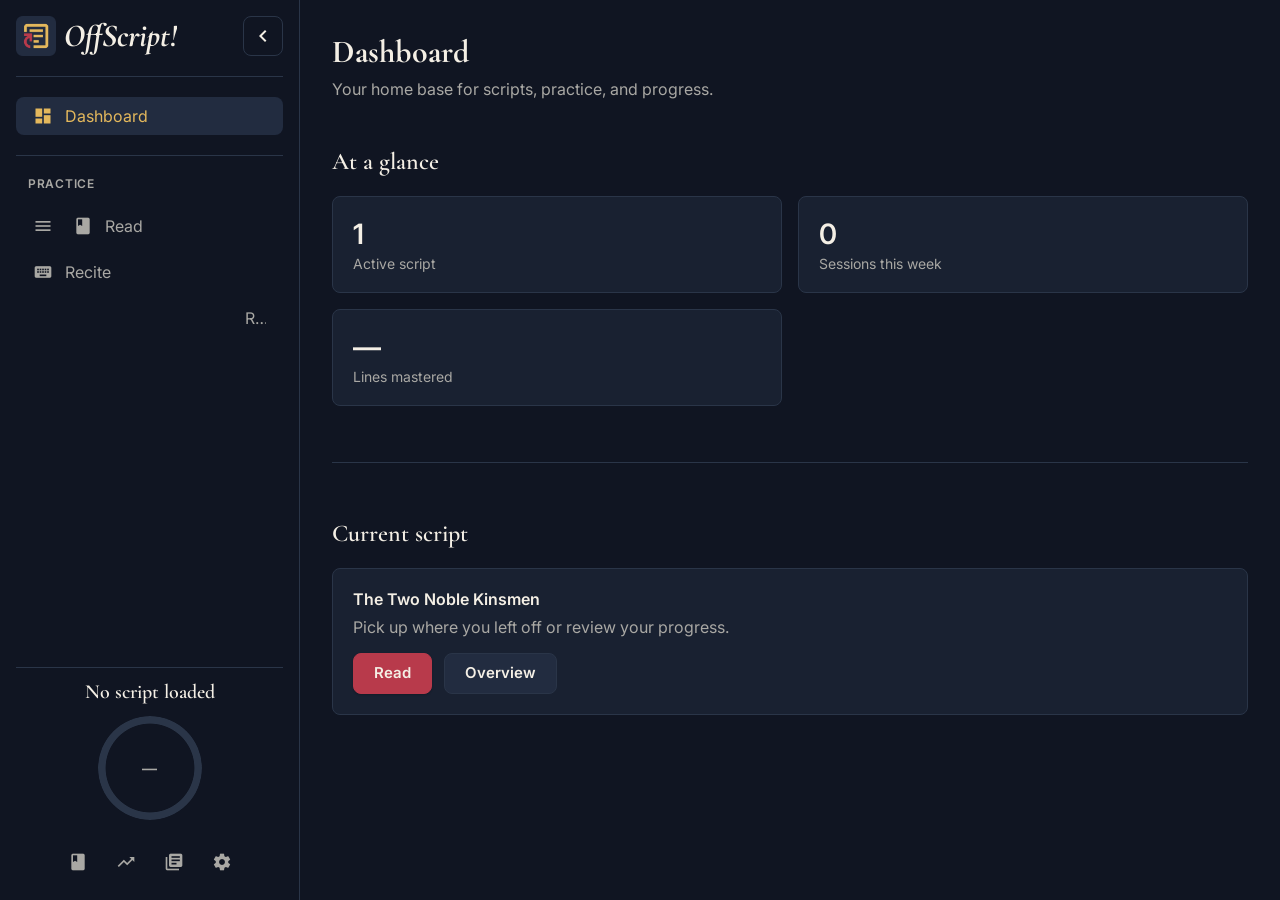
==== app/index.html @ 509b6e27 "Add practice registry scripts and refactor practice tool functionality to use  new "API" integration" ====
<!doctype html>
<html lang="en">
  <head>
    <meta charset="UTF-8" />
    <meta name="viewport" content="width=device-width, initial-scale=1.0" />
    <title>OffScript! | Dashboard</title>
    <link
      rel="icon"
      type="image/png"
      href="/assets/favicon/favicon-96x96.png"
      sizes="96x96"
    />
    <link rel="icon" type="image/svg+xml" href="/assets/favicon/favicon.svg" />
    <link rel="shortcut icon" href="/assets/favicon/favicon.ico" />
    <link rel="apple-touch-icon" sizes="180x180" href="/assets/favicon/apple-touch-icon.png" />
    <link rel="manifest" href="/assets/favicon/site.webmanifest" />
    <link rel="stylesheet" href="/css/app/main.css" />
    <script src="/js/app/storage.js" defer></script>
    <script src="/js/app/scripts-storage.js" defer></script>
    <script src="/js/app/settings-storage.js" defer></script>
    <script src="/js/app/config.js" defer></script>
    <script src="/js/app/script-lines.js" defer></script>
    <script src="/js/app/progress-storage.js" defer></script>
    <script src="/js/app/feedback.js" defer></script>
    <script src="/js/app/ui.js" defer></script>
    <script src="/js/app/practice-registry.js" defer></script>
    <script src="/js/app/nav.js" defer></script>
  </head>
  <body>
    <main class="app-page">
      <header class="page-header">
        <h1>Dashboard</h1>
        <p>Your home base for scripts, practice, and progress.</p>
      </header>

      <section class="page-section">
        <h2 class="page-section-title">At a glance</h2>
        <div class="stat-grid">
          <article class="stat-card">
            <p class="stat-card-value">1</p>
            <p class="stat-card-label">Active script</p>
          </article>
          <article class="stat-card">
            <p class="stat-card-value">0</p>
            <p class="stat-card-label">Sessions this week</p>
          </article>
          <article class="stat-card">
            <p class="stat-card-value">—</p>
            <p class="stat-card-label">Lines mastered</p>
          </article>
        </div>
      </section>

      <section class="page-section">
        <h2 class="page-section-title">Current script</h2>
        <article class="card">
          <h3 class="card-title">The Two Noble Kinsmen</h3>
          <p>Pick up where you left off or review your progress.</p>
          <div class="page-actions">
            <a href="/app/practice/read/" class="button-primary">Read</a>
            <a href="/app/overview/index.html" class="button-secondary">Overview</a>
          </div>
        </article>
      </section>
    </main>
  </body>
</html>
---- css/app/main.css ----
@import url(../variables.css);
@import url(../base.css);
@import url(../brand.css);
@import url(../buttons.css);
@import url(components.css);
@import url(nav.css);
@import url(app.css);
@import url(feedback.css);
@import url(page.css);
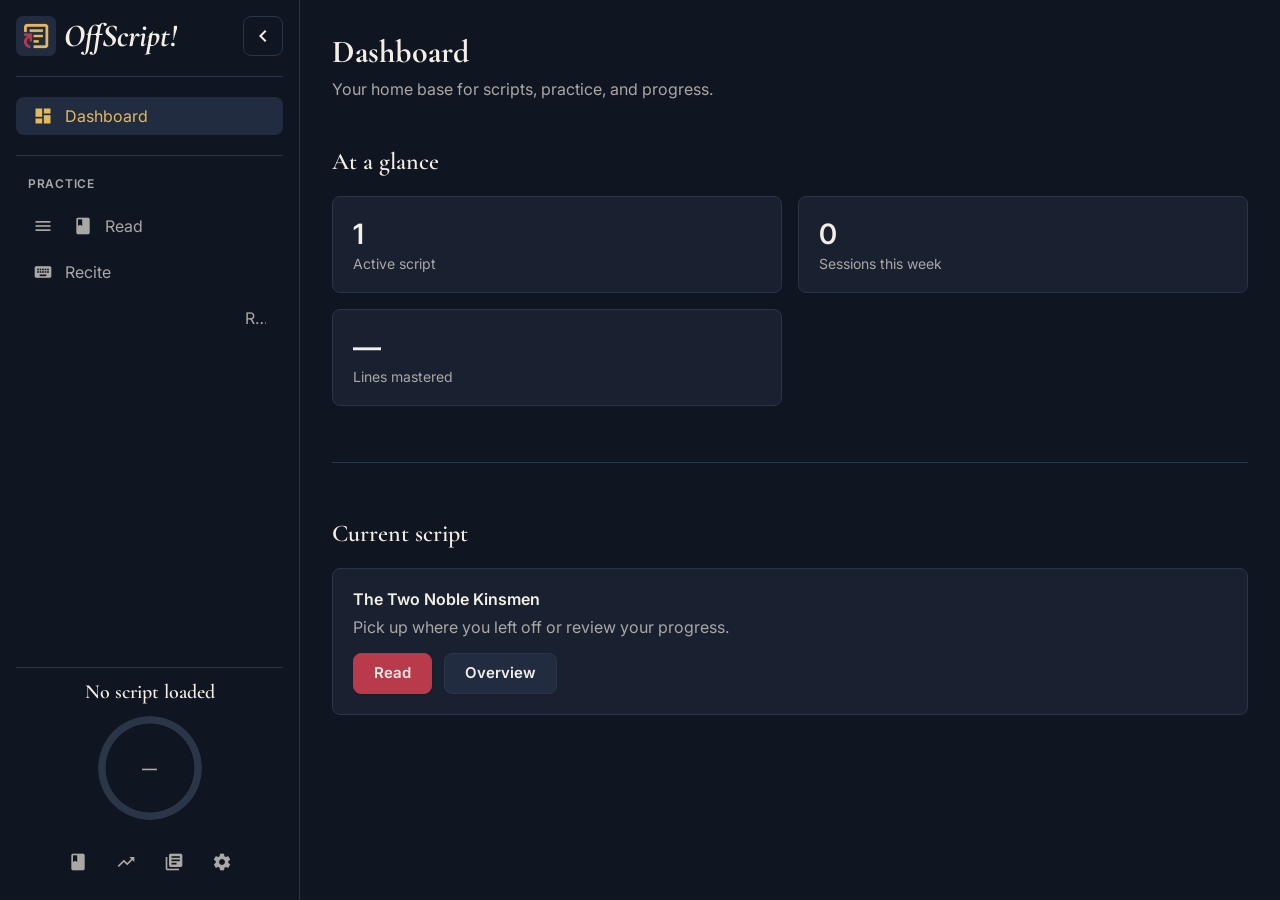
==== commit b30bf4cd: "Remove HTML tool pages, implement new query parameter tool selection" ====
--- a/app/index.html
+++ b/app/index.html
@@ -57,7 +57,7 @@
           <h3 class="card-title">The Two Noble Kinsmen</h3>
           <p>Pick up where you left off or review your progress.</p>
           <div class="page-actions">
-            <a href="/app/practice/read/" class="button-primary">Read</a>
+            <a href="/app/practice/?tool=read" class="button-primary">Read</a>
             <a href="/app/overview/index.html" class="button-secondary">Overview</a>
           </div>
         </article>
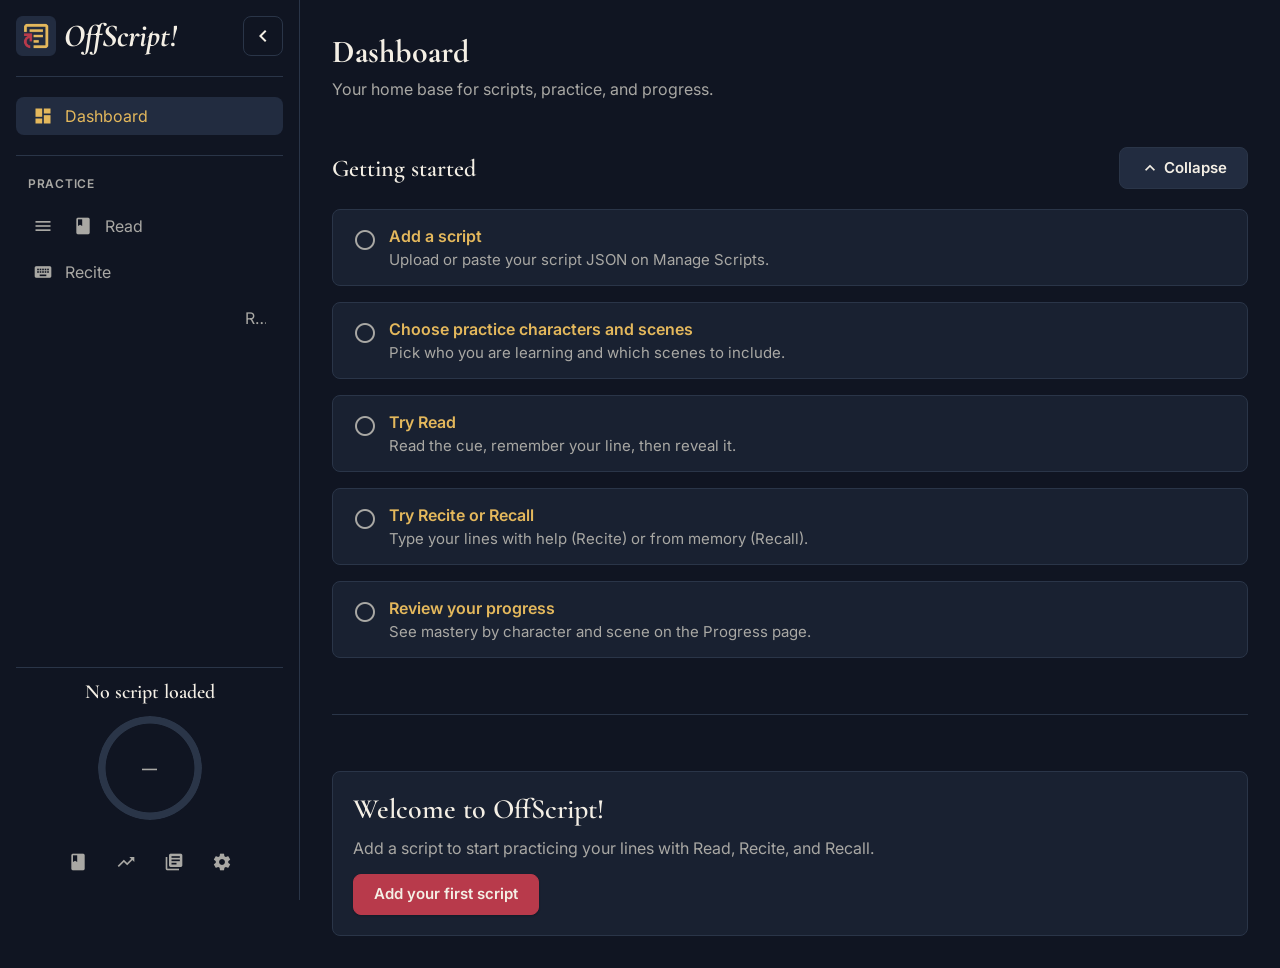
==== commit 6b2375dc: "Add onboarding functionality: integrate onboarding scripts and update UI to support dashboard render" ====
--- a/app/index.html
+++ b/app/index.html
@@ -15,6 +15,8 @@
     <link rel="apple-touch-icon" sizes="180x180" href="/assets/favicon/apple-touch-icon.png" />
     <link rel="manifest" href="/assets/favicon/site.webmanifest" />
     <link rel="stylesheet" href="/css/app/main.css" />
+    <link rel="stylesheet" href="/css/app/progress.css" />
+    <link rel="stylesheet" href="/css/app/dashboard.css" />
     <script src="/js/app/storage.js" defer></script>
     <script src="/js/app/scripts-storage.js" defer></script>
     <script src="/js/app/settings-storage.js" defer></script>
@@ -24,7 +26,9 @@
     <script src="/js/app/feedback.js" defer></script>
     <script src="/js/app/ui.js" defer></script>
     <script src="/js/app/practice-registry.js" defer></script>
+    <script src="/js/app/onboarding-storage.js" defer></script>
     <script src="/js/app/nav.js" defer></script>
+    <script src="/js/app/dashboard.js" defer></script>
   </head>
   <body>
     <main class="app-page">
@@ -33,35 +37,7 @@
         <p>Your home base for scripts, practice, and progress.</p>
       </header>
 
-      <section class="page-section">
-        <h2 class="page-section-title">At a glance</h2>
-        <div class="stat-grid">
-          <article class="stat-card">
-            <p class="stat-card-value">1</p>
-            <p class="stat-card-label">Active script</p>
-          </article>
-          <article class="stat-card">
-            <p class="stat-card-value">0</p>
-            <p class="stat-card-label">Sessions this week</p>
-          </article>
-          <article class="stat-card">
-            <p class="stat-card-value">—</p>
-            <p class="stat-card-label">Lines mastered</p>
-          </article>
-        </div>
-      </section>
-
-      <section class="page-section">
-        <h2 class="page-section-title">Current script</h2>
-        <article class="card">
-          <h3 class="card-title">The Two Noble Kinsmen</h3>
-          <p>Pick up where you left off or review your progress.</p>
-          <div class="page-actions">
-            <a href="/app/practice/?tool=read" class="button-primary">Read</a>
-            <a href="/app/overview/index.html" class="button-secondary">Overview</a>
-          </div>
-        </article>
-      </section>
+      <div data-dashboard-root></div>
     </main>
   </body>
 </html>
--- a/css/app/progress.css
+++ b/css/app/progress.css
@@ -0,0 +1,125 @@
+.progress-hero {
+    margin-bottom: 0;
+}
+
+.progress-hero-content {
+    display: flex;
+    align-items: center;
+    justify-content: space-between;
+    gap: 2rem;
+}
+
+.progress-hero-title {
+    font-family: var(--heading-font);
+    font-size: 2.25rem;
+    font-weight: 600;
+    margin-bottom: 0.5rem;
+}
+
+.progress-hero-subtitle {
+    color: var(--color-muted);
+    max-width: 28rem;
+    margin: 0;
+}
+
+.progress-mastery-dial {
+    position: relative;
+    width: 8rem;
+    height: 8rem;
+    flex-shrink: 0;
+}
+
+.progress-mastery-dial-ring {
+    width: 100%;
+    height: 100%;
+    border-radius: 50%;
+    background: conic-gradient(
+        var(--color-accent) calc(var(--mastery-percent, 0) * 1%),
+        var(--color-border) 0
+    );
+    mask: radial-gradient(farthest-side, transparent calc(100% - 0.625rem), #000 calc(100% - 0.55rem));
+    -webkit-mask: radial-gradient(farthest-side, transparent calc(100% - 0.625rem), #000 calc(100% - 0.55rem));
+}
+
+.progress-mastery-dial-value {
+    position: absolute;
+    inset: 0;
+    display: flex;
+    align-items: center;
+    justify-content: center;
+    font-size: 1.25rem;
+    font-weight: 600;
+    color: var(--color-text);
+}
+
+.progress-scope-card {
+    display: flex;
+    flex-direction: column;
+    gap: 0.75rem;
+}
+
+.progress-scope-line {
+    margin: 0;
+    color: var(--color-muted);
+}
+
+.progress-scope-line strong {
+    color: var(--color-text);
+}
+
+.progress-scope-link {
+    color: var(--color-accent);
+    font-weight: 600;
+    font-size: 0.9375rem;
+}
+
+.progress-scope-link:hover {
+    text-decoration: underline;
+}
+
+.progress-bar-wrap {
+    display: flex;
+    align-items: center;
+    gap: 0.75rem;
+}
+
+.progress-bar {
+    flex: 1;
+    height: 0.5rem;
+    border-radius: 999px;
+    background-color: var(--color-background);
+    overflow: hidden;
+}
+
+.progress-bar-fill {
+    height: 100%;
+    border-radius: 999px;
+    background-color: var(--color-accent);
+    transition: width 0.2s ease-in-out;
+}
+
+.progress-bar-label {
+    flex-shrink: 0;
+    min-width: 2.5rem;
+    font-size: 0.8125rem;
+    font-weight: 600;
+    color: var(--color-muted);
+    text-align: right;
+    font-variant-numeric: tabular-nums;
+}
+
+.progress-cta-card p {
+    color: var(--color-muted);
+    margin-bottom: 1rem;
+}
+
+.progress-cta-card .page-actions {
+    margin-top: 0;
+}
+
+@media (max-width: 40rem) {
+    .progress-hero-content {
+        flex-direction: column;
+        align-items: flex-start;
+    }
+}
--- a/css/app/dashboard.css
+++ b/css/app/dashboard.css
@@ -0,0 +1,226 @@
+.dashboard-hero {
+    margin-bottom: 0;
+}
+
+.dashboard-hero-content {
+    display: flex;
+    align-items: center;
+    justify-content: space-between;
+    gap: 2rem;
+}
+
+.dashboard-hero-label {
+    font-size: 0.75rem;
+    font-weight: 600;
+    letter-spacing: 0.06em;
+    text-transform: uppercase;
+    color: var(--color-muted);
+    margin-bottom: 0.5rem;
+}
+
+.dashboard-hero-title {
+    font-family: var(--heading-font);
+    font-size: 2.25rem;
+    font-weight: 600;
+    margin-bottom: 0.5rem;
+}
+
+.dashboard-hero-subtitle {
+    color: var(--color-muted);
+    max-width: 32rem;
+    margin: 0;
+}
+
+.dashboard-hero-link {
+    display: inline-block;
+    margin-top: 1rem;
+    color: var(--color-accent);
+    font-weight: 600;
+    font-size: 0.9375rem;
+}
+
+.dashboard-hero-link:hover {
+    text-decoration: underline;
+}
+
+.dashboard-section-intro {
+    color: var(--color-muted);
+    margin: -0.5rem 0 1.25rem;
+    max-width: 40rem;
+}
+
+.dashboard-tool-card {
+    display: block;
+    text-decoration: none;
+    color: inherit;
+}
+
+.dashboard-tool-card-icon {
+    display: block;
+    font-size: 2rem;
+    color: var(--color-accent);
+    margin-bottom: 0.75rem;
+}
+
+.getting-started {
+    margin-bottom: 0;
+}
+
+.getting-started-header {
+    display: flex;
+    align-items: center;
+    justify-content: space-between;
+    gap: 1rem;
+    margin-bottom: 1.25rem;
+}
+
+.getting-started-header .page-section-title {
+    margin-bottom: 0;
+}
+
+.getting-started-toggle {
+    display: inline-flex;
+    align-items: center;
+    gap: 0.25rem;
+    flex-shrink: 0;
+}
+
+.getting-started-toggle .material-icons {
+    font-size: 1.25rem;
+}
+
+.getting-started--collapsed {
+    margin-bottom: 0;
+}
+
+.getting-started-collapsed-bar {
+    display: flex;
+    align-items: center;
+    justify-content: space-between;
+    gap: 1rem;
+    padding: 1rem 1.25rem;
+    border: 1px solid var(--color-border);
+    border-radius: 0.5rem;
+    background-color: var(--color-surface);
+}
+
+.getting-started-collapsed-label {
+    font-weight: 600;
+    margin: 0 0 0.125rem;
+}
+
+.getting-started-collapsed-progress {
+    color: var(--color-muted);
+    font-size: 0.875rem;
+    margin: 0;
+}
+
+.getting-started-complete-text {
+    color: var(--color-muted);
+    margin: 0;
+    max-width: 40rem;
+}
+
+.getting-started-steps {
+    list-style: none;
+    margin: 0;
+    padding: 0;
+    display: flex;
+    flex-direction: column;
+    gap: 1rem;
+}
+
+.getting-started-step {
+    display: flex;
+    gap: 0.75rem;
+    align-items: flex-start;
+    padding: 1rem 1.25rem;
+    border: 1px solid var(--color-border);
+    border-radius: 0.5rem;
+    background-color: var(--color-surface);
+}
+
+.getting-started-step--complete {
+    background-color: var(--color-background);
+}
+
+.getting-started-step-icon {
+    flex-shrink: 0;
+    font-size: 1.5rem;
+    color: var(--color-muted);
+    margin-top: 0.125rem;
+}
+
+.getting-started-step--complete .getting-started-step-icon {
+    color: var(--color-success);
+}
+
+.getting-started-step-content {
+    min-width: 0;
+}
+
+.getting-started-step-label,
+.getting-started-step-link {
+    font-weight: 600;
+    margin: 0 0 0.25rem;
+}
+
+.getting-started-step-link {
+    display: inline-block;
+    color: var(--color-accent);
+    text-decoration: none;
+}
+
+.getting-started-step-link:hover {
+    text-decoration: underline;
+}
+
+.getting-started-step-description {
+    color: var(--color-muted);
+    font-size: 0.9375rem;
+    margin: 0;
+}
+
+.dashboard-welcome-title {
+    font-family: var(--heading-font);
+    font-size: 1.75rem;
+    font-weight: 600;
+    margin-bottom: 0.75rem;
+}
+
+.dashboard-quick-links {
+    display: grid;
+    grid-template-columns: repeat(auto-fill, minmax(16rem, 1fr));
+    gap: 1rem;
+}
+
+.dashboard-quick-link {
+    display: block;
+    text-decoration: none;
+    color: inherit;
+    transition: border-color 0.2s ease-in-out, background-color 0.2s ease-in-out;
+}
+
+.dashboard-quick-link:hover {
+    border-color: var(--color-accent);
+    background-color: var(--color-surface-raised);
+}
+
+.dashboard-quick-link-header {
+    display: flex;
+    align-items: center;
+    gap: 0.5rem;
+    margin-bottom: 0.5rem;
+    color: var(--color-text);
+}
+
+.dashboard-quick-link-title {
+    font-weight: 600;
+}
+
+@media (max-width: 40rem) {
+    .dashboard-hero-content {
+        flex-direction: column;
+        align-items: flex-start;
+    }
+}
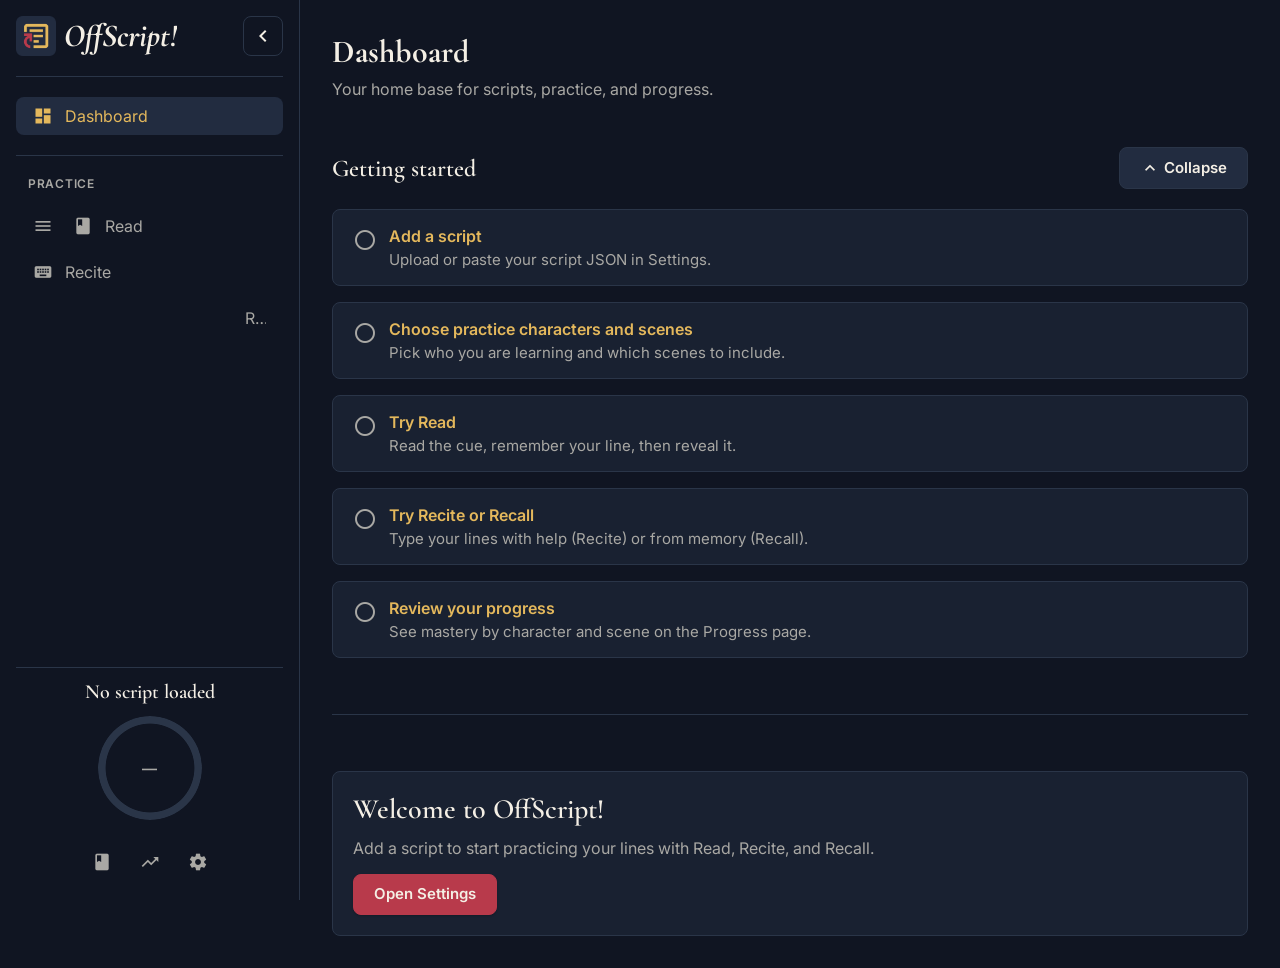
==== commit 31de14ed: "DRY cleanup of files" ====
--- a/app/index.html
+++ b/app/index.html
@@ -22,6 +22,7 @@
     <script src="/js/app/settings-storage.js" defer></script>
     <script src="/js/app/config.js" defer></script>
     <script src="/js/app/script-lines.js" defer></script>
+    <script src="/js/app/script-meta.js" defer></script>
     <script src="/js/app/progress-storage.js" defer></script>
     <script src="/js/app/feedback.js" defer></script>
     <script src="/js/app/ui.js" defer></script>
--- a/css/app/progress.css
+++ b/css/app/progress.css
@@ -20,36 +20,6 @@
     color: var(--color-muted);
     max-width: 28rem;
     margin: 0;
-}
-
-.progress-mastery-dial {
-    position: relative;
-    width: 8rem;
-    height: 8rem;
-    flex-shrink: 0;
-}
-
-.progress-mastery-dial-ring {
-    width: 100%;
-    height: 100%;
-    border-radius: 50%;
-    background: conic-gradient(
-        var(--color-accent) calc(var(--mastery-percent, 0) * 1%),
-        var(--color-border) 0
-    );
-    mask: radial-gradient(farthest-side, transparent calc(100% - 0.625rem), #000 calc(100% - 0.55rem));
-    -webkit-mask: radial-gradient(farthest-side, transparent calc(100% - 0.625rem), #000 calc(100% - 0.55rem));
-}
-
-.progress-mastery-dial-value {
-    position: absolute;
-    inset: 0;
-    display: flex;
-    align-items: center;
-    justify-content: center;
-    font-size: 1.25rem;
-    font-weight: 600;
-    color: var(--color-text);
 }
 
 .progress-scope-card {
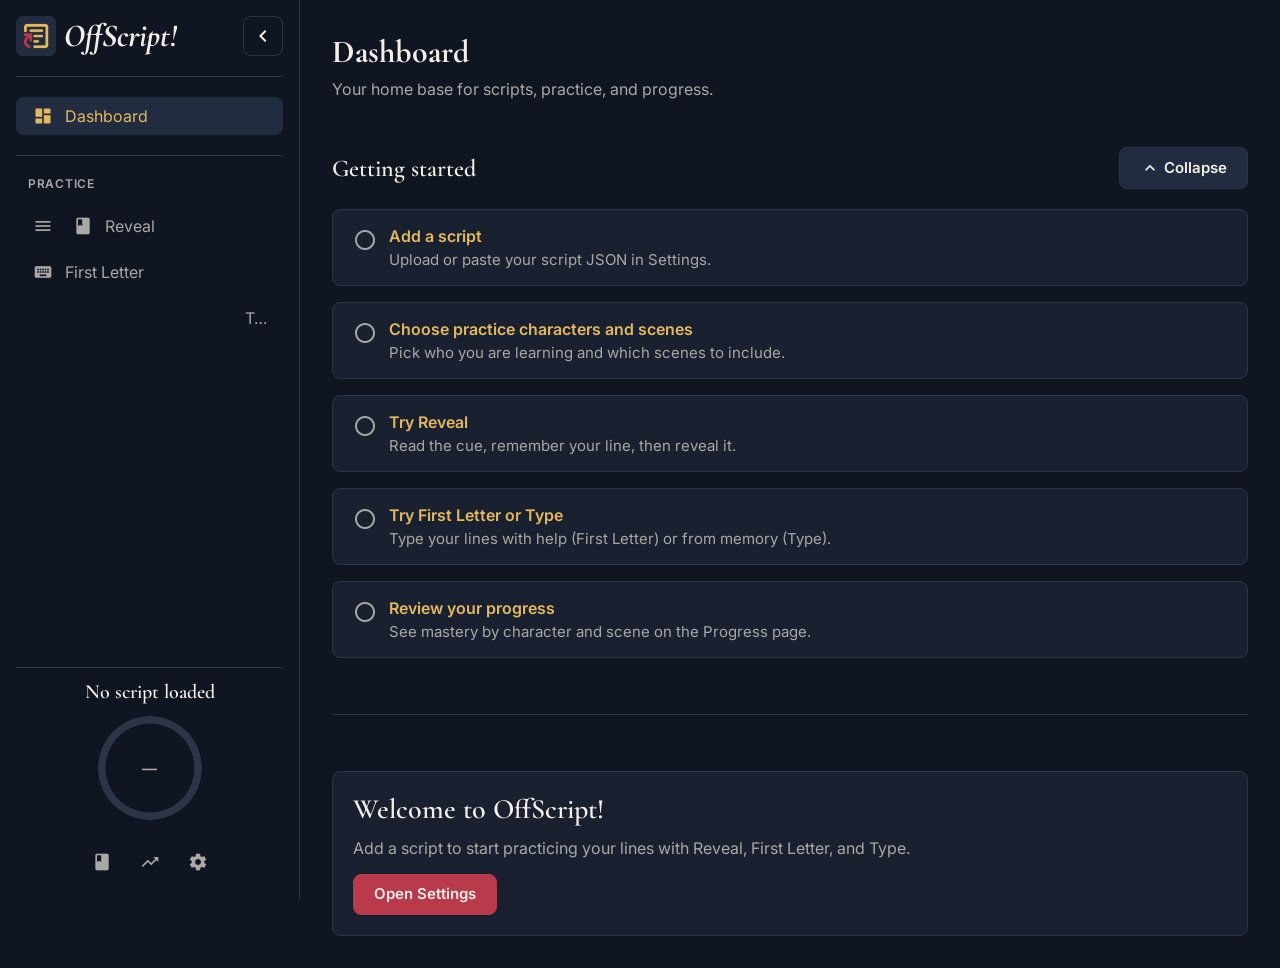
==== commit eb4e616d: "Refactor practice tools: replace 'Read', 'Recite', and 'Recall' with 'Reveal', 'First Letter', and '" ====
--- a/app/index.html
+++ b/app/index.html
@@ -15,21 +15,21 @@
     <link rel="apple-touch-icon" sizes="180x180" href="/assets/favicon/apple-touch-icon.png" />
     <link rel="manifest" href="/assets/favicon/site.webmanifest" />
     <link rel="stylesheet" href="/css/app/main.css" />
-    <link rel="stylesheet" href="/css/app/progress.css" />
-    <link rel="stylesheet" href="/css/app/dashboard.css" />
+    <link rel="stylesheet" href="/css/pages/progress.css" />
+    <link rel="stylesheet" href="/css/pages/dashboard.css" />
     <script src="/js/app/storage.js" defer></script>
     <script src="/js/app/scripts-storage.js" defer></script>
     <script src="/js/app/settings-storage.js" defer></script>
     <script src="/js/app/config.js" defer></script>
+    <script src="/js/app/practice-tools.js" defer></script>
     <script src="/js/app/script-lines.js" defer></script>
     <script src="/js/app/script-meta.js" defer></script>
     <script src="/js/app/progress-storage.js" defer></script>
     <script src="/js/app/feedback.js" defer></script>
     <script src="/js/app/ui.js" defer></script>
-    <script src="/js/app/practice-registry.js" defer></script>
     <script src="/js/app/onboarding-storage.js" defer></script>
     <script src="/js/app/nav.js" defer></script>
-    <script src="/js/app/dashboard.js" defer></script>
+    <script src="/js/pages/dashboard.js" defer></script>
   </head>
   <body>
     <main class="app-page">
--- a/css/pages/progress.css
+++ b/css/pages/progress.css
@@ -0,0 +1,95 @@
+.progress-hero {
+    margin-bottom: 0;
+}
+
+.progress-hero-content {
+    display: flex;
+    align-items: center;
+    justify-content: space-between;
+    gap: 2rem;
+}
+
+.progress-hero-title {
+    font-family: var(--heading-font);
+    font-size: 2.25rem;
+    font-weight: 600;
+    margin-bottom: 0.5rem;
+}
+
+.progress-hero-subtitle {
+    color: var(--color-muted);
+    max-width: 28rem;
+    margin: 0;
+}
+
+.progress-scope-card {
+    display: flex;
+    flex-direction: column;
+    gap: 0.75rem;
+}
+
+.progress-scope-line {
+    margin: 0;
+    color: var(--color-muted);
+}
+
+.progress-scope-line strong {
+    color: var(--color-text);
+}
+
+.progress-scope-link {
+    color: var(--color-accent);
+    font-weight: 600;
+    font-size: 0.9375rem;
+}
+
+.progress-scope-link:hover {
+    text-decoration: underline;
+}
+
+.progress-bar-wrap {
+    display: flex;
+    align-items: center;
+    gap: 0.75rem;
+}
+
+.progress-bar {
+    flex: 1;
+    height: 0.5rem;
+    border-radius: 999px;
+    background-color: var(--color-background);
+    overflow: hidden;
+}
+
+.progress-bar-fill {
+    height: 100%;
+    border-radius: 999px;
+    background-color: var(--color-accent);
+    transition: width 0.2s ease-in-out;
+}
+
+.progress-bar-label {
+    flex-shrink: 0;
+    min-width: 2.5rem;
+    font-size: 0.8125rem;
+    font-weight: 600;
+    color: var(--color-muted);
+    text-align: right;
+    font-variant-numeric: tabular-nums;
+}
+
+.progress-cta-card p {
+    color: var(--color-muted);
+    margin-bottom: 1rem;
+}
+
+.progress-cta-card .page-actions {
+    margin-top: 0;
+}
+
+@media (max-width: 40rem) {
+    .progress-hero-content {
+        flex-direction: column;
+        align-items: flex-start;
+    }
+}
--- a/css/pages/dashboard.css
+++ b/css/pages/dashboard.css
@@ -0,0 +1,226 @@
+.dashboard-hero {
+    margin-bottom: 0;
+}
+
+.dashboard-hero-content {
+    display: flex;
+    align-items: center;
+    justify-content: space-between;
+    gap: 2rem;
+}
+
+.dashboard-hero-label {
+    font-size: 0.75rem;
+    font-weight: 600;
+    letter-spacing: 0.06em;
+    text-transform: uppercase;
+    color: var(--color-muted);
+    margin-bottom: 0.5rem;
+}
+
+.dashboard-hero-title {
+    font-family: var(--heading-font);
+    font-size: 2.25rem;
+    font-weight: 600;
+    margin-bottom: 0.5rem;
+}
+
+.dashboard-hero-subtitle {
+    color: var(--color-muted);
+    max-width: 32rem;
+    margin: 0;
+}
+
+.dashboard-hero-link {
+    display: inline-block;
+    margin-top: 1rem;
+    color: var(--color-accent);
+    font-weight: 600;
+    font-size: 0.9375rem;
+}
+
+.dashboard-hero-link:hover {
+    text-decoration: underline;
+}
+
+.dashboard-section-intro {
+    color: var(--color-muted);
+    margin: -0.5rem 0 1.25rem;
+    max-width: 40rem;
+}
+
+.dashboard-tool-card {
+    display: block;
+    text-decoration: none;
+    color: inherit;
+}
+
+.dashboard-tool-card-icon {
+    display: block;
+    font-size: 2rem;
+    color: var(--color-accent);
+    margin-bottom: 0.75rem;
+}
+
+.getting-started {
+    margin-bottom: 0;
+}
+
+.getting-started-header {
+    display: flex;
+    align-items: center;
+    justify-content: space-between;
+    gap: 1rem;
+    margin-bottom: 1.25rem;
+}
+
+.getting-started-header .page-section-title {
+    margin-bottom: 0;
+}
+
+.getting-started-toggle {
+    display: inline-flex;
+    align-items: center;
+    gap: 0.25rem;
+    flex-shrink: 0;
+}
+
+.getting-started-toggle .material-icons {
+    font-size: 1.25rem;
+}
+
+.getting-started--collapsed {
+    margin-bottom: 0;
+}
+
+.getting-started-collapsed-bar {
+    display: flex;
+    align-items: center;
+    justify-content: space-between;
+    gap: 1rem;
+    padding: 1rem 1.25rem;
+    border: 1px solid var(--color-border);
+    border-radius: 0.5rem;
+    background-color: var(--color-surface);
+}
+
+.getting-started-collapsed-label {
+    font-weight: 600;
+    margin: 0 0 0.125rem;
+}
+
+.getting-started-collapsed-progress {
+    color: var(--color-muted);
+    font-size: 0.875rem;
+    margin: 0;
+}
+
+.getting-started-complete-text {
+    color: var(--color-muted);
+    margin: 0;
+    max-width: 40rem;
+}
+
+.getting-started-steps {
+    list-style: none;
+    margin: 0;
+    padding: 0;
+    display: flex;
+    flex-direction: column;
+    gap: 1rem;
+}
+
+.getting-started-step {
+    display: flex;
+    gap: 0.75rem;
+    align-items: flex-start;
+    padding: 1rem 1.25rem;
+    border: 1px solid var(--color-border);
+    border-radius: 0.5rem;
+    background-color: var(--color-surface);
+}
+
+.getting-started-step--complete {
+    background-color: var(--color-background);
+}
+
+.getting-started-step-icon {
+    flex-shrink: 0;
+    font-size: 1.5rem;
+    color: var(--color-muted);
+    margin-top: 0.125rem;
+}
+
+.getting-started-step--complete .getting-started-step-icon {
+    color: var(--color-success);
+}
+
+.getting-started-step-content {
+    min-width: 0;
+}
+
+.getting-started-step-label,
+.getting-started-step-link {
+    font-weight: 600;
+    margin: 0 0 0.25rem;
+}
+
+.getting-started-step-link {
+    display: inline-block;
+    color: var(--color-accent);
+    text-decoration: none;
+}
+
+.getting-started-step-link:hover {
+    text-decoration: underline;
+}
+
+.getting-started-step-description {
+    color: var(--color-muted);
+    font-size: 0.9375rem;
+    margin: 0;
+}
+
+.dashboard-welcome-title {
+    font-family: var(--heading-font);
+    font-size: 1.75rem;
+    font-weight: 600;
+    margin-bottom: 0.75rem;
+}
+
+.dashboard-quick-links {
+    display: grid;
+    grid-template-columns: repeat(auto-fill, minmax(16rem, 1fr));
+    gap: 1rem;
+}
+
+.dashboard-quick-link {
+    display: block;
+    text-decoration: none;
+    color: inherit;
+    transition: border-color 0.2s ease-in-out, background-color 0.2s ease-in-out;
+}
+
+.dashboard-quick-link:hover {
+    border-color: var(--color-accent);
+    background-color: var(--color-surface-raised);
+}
+
+.dashboard-quick-link-header {
+    display: flex;
+    align-items: center;
+    gap: 0.5rem;
+    margin-bottom: 0.5rem;
+    color: var(--color-text);
+}
+
+.dashboard-quick-link-title {
+    font-weight: 600;
+}
+
+@media (max-width: 40rem) {
+    .dashboard-hero-content {
+        flex-direction: column;
+        align-items: flex-start;
+    }
+}
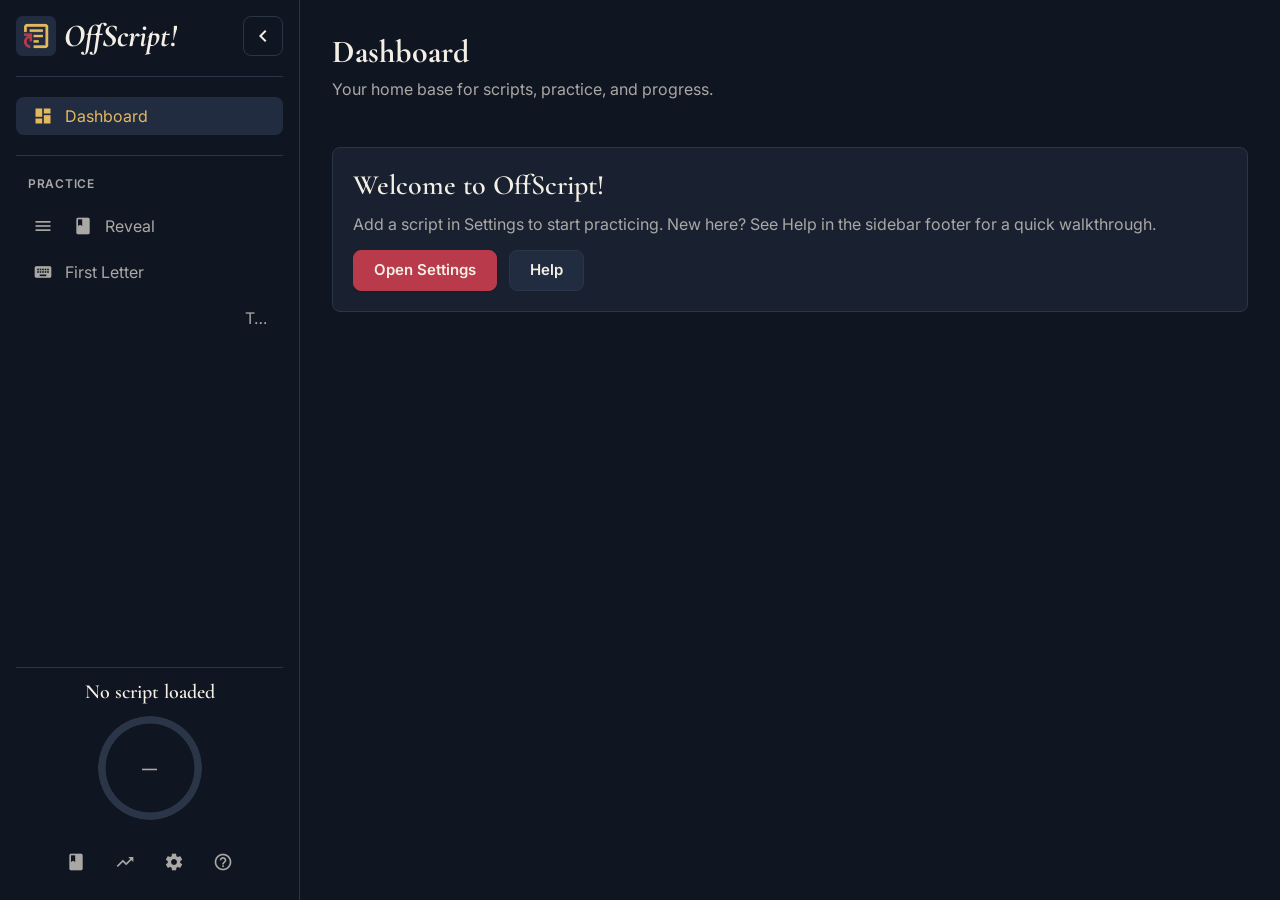
==== commit fa8e80c8: "Remove onboarding storage functionality and related references; move content to new help page." ====
--- a/app/index.html
+++ b/app/index.html
@@ -20,14 +20,12 @@
     <script src="/js/app/storage.js" defer></script>
     <script src="/js/app/scripts-storage.js" defer></script>
     <script src="/js/app/settings-storage.js" defer></script>
-    <script src="/js/app/config.js" defer></script>
     <script src="/js/app/practice-tools.js" defer></script>
     <script src="/js/app/script-lines.js" defer></script>
     <script src="/js/app/script-meta.js" defer></script>
     <script src="/js/app/progress-storage.js" defer></script>
     <script src="/js/app/feedback.js" defer></script>
     <script src="/js/app/ui.js" defer></script>
-    <script src="/js/app/onboarding-storage.js" defer></script>
     <script src="/js/app/nav.js" defer></script>
     <script src="/js/pages/dashboard.js" defer></script>
   </head>
--- a/css/pages/dashboard.css
+++ b/css/pages/dashboard.css
@@ -62,125 +62,6 @@
     margin-bottom: 0.75rem;
 }
 
-.getting-started {
-    margin-bottom: 0;
-}
-
-.getting-started-header {
-    display: flex;
-    align-items: center;
-    justify-content: space-between;
-    gap: 1rem;
-    margin-bottom: 1.25rem;
-}
-
-.getting-started-header .page-section-title {
-    margin-bottom: 0;
-}
-
-.getting-started-toggle {
-    display: inline-flex;
-    align-items: center;
-    gap: 0.25rem;
-    flex-shrink: 0;
-}
-
-.getting-started-toggle .material-icons {
-    font-size: 1.25rem;
-}
-
-.getting-started--collapsed {
-    margin-bottom: 0;
-}
-
-.getting-started-collapsed-bar {
-    display: flex;
-    align-items: center;
-    justify-content: space-between;
-    gap: 1rem;
-    padding: 1rem 1.25rem;
-    border: 1px solid var(--color-border);
-    border-radius: 0.5rem;
-    background-color: var(--color-surface);
-}
-
-.getting-started-collapsed-label {
-    font-weight: 600;
-    margin: 0 0 0.125rem;
-}
-
-.getting-started-collapsed-progress {
-    color: var(--color-muted);
-    font-size: 0.875rem;
-    margin: 0;
-}
-
-.getting-started-complete-text {
-    color: var(--color-muted);
-    margin: 0;
-    max-width: 40rem;
-}
-
-.getting-started-steps {
-    list-style: none;
-    margin: 0;
-    padding: 0;
-    display: flex;
-    flex-direction: column;
-    gap: 1rem;
-}
-
-.getting-started-step {
-    display: flex;
-    gap: 0.75rem;
-    align-items: flex-start;
-    padding: 1rem 1.25rem;
-    border: 1px solid var(--color-border);
-    border-radius: 0.5rem;
-    background-color: var(--color-surface);
-}
-
-.getting-started-step--complete {
-    background-color: var(--color-background);
-}
-
-.getting-started-step-icon {
-    flex-shrink: 0;
-    font-size: 1.5rem;
-    color: var(--color-muted);
-    margin-top: 0.125rem;
-}
-
-.getting-started-step--complete .getting-started-step-icon {
-    color: var(--color-success);
-}
-
-.getting-started-step-content {
-    min-width: 0;
-}
-
-.getting-started-step-label,
-.getting-started-step-link {
-    font-weight: 600;
-    margin: 0 0 0.25rem;
-}
-
-.getting-started-step-link {
-    display: inline-block;
-    color: var(--color-accent);
-    text-decoration: none;
-}
-
-.getting-started-step-link:hover {
-    text-decoration: underline;
-}
-
-.getting-started-step-description {
-    color: var(--color-muted);
-    font-size: 0.9375rem;
-    margin: 0;
-}
-
 .dashboard-welcome-title {
     font-family: var(--heading-font);
     font-size: 1.75rem;
